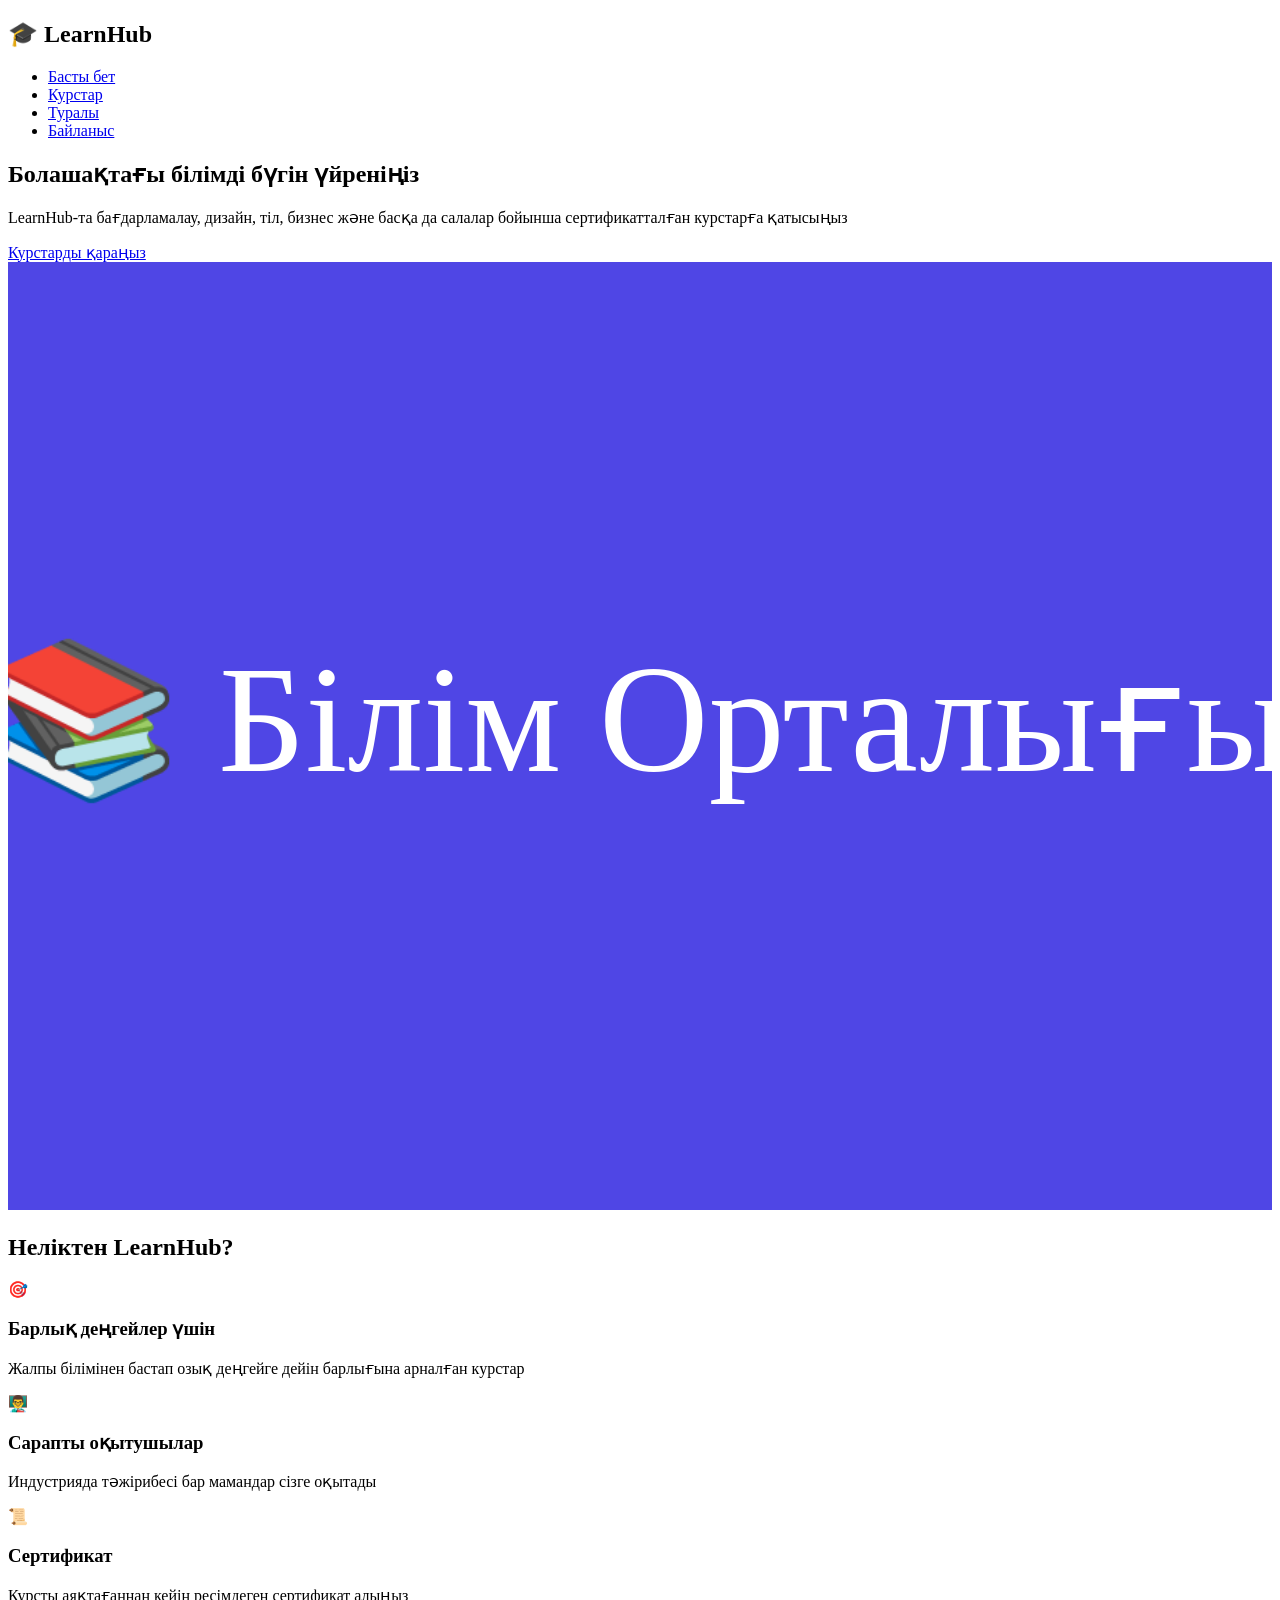
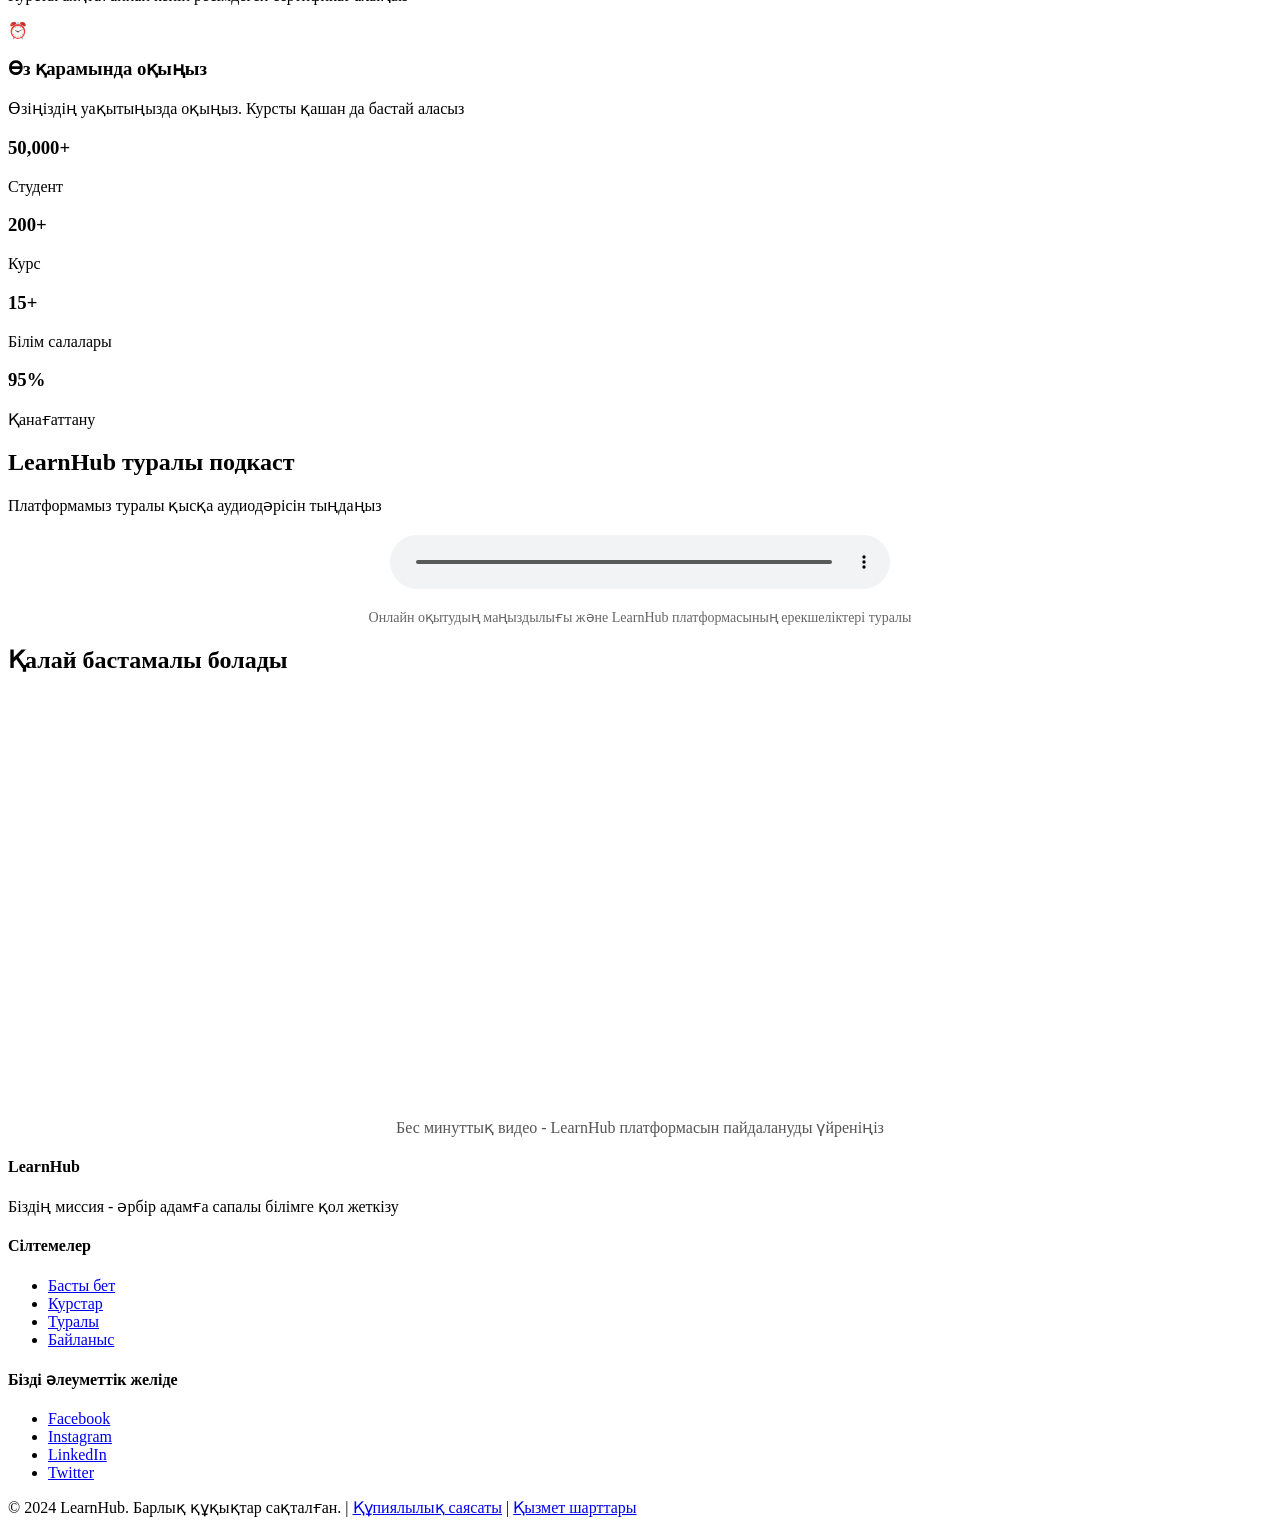
==== index.html @ ccdf0c96 "Create index.html" ====
<!DOCTYPE html>
<html lang="kk">
<head>
    <meta charset="UTF-8">
    <meta name="viewport" content="width=device-width, initial-scale=1.0">
    <title>LearnHub - Онлайн Оқыту Платформасы</title>
    <link rel="stylesheet" href="styles.css">
</head>
<body>
    <header>
        <nav class="navbar">
            <div class="container">
                <div class="logo">
                    <h1>🎓 LearnHub</h1>
                </div>
                <ul class="nav-menu">
                    <li><a href="index.html" class="active">Басты бет</a></li>
                    <li><a href="courses.html">Курстар</a></li>
                    <li><a href="about.html">Туралы</a></li>
                    <li><a href="contact.html">Байланыс</a></li>
                </ul>
            </div>
        </nav>
    </header>

    <main>
        <section class="hero">
            <div class="container">
                <div class="hero-content">
                    <h2>Болашақтағы білімді бүгін үйреніңіз</h2>
                    <p>LearnHub-та бағдарламалау, дизайн, тіл, бизнес және басқа да салалар бойынша сертификатталған курстарға қатысыңыз</p>
                    <a href="courses.html" class="btn btn-primary">Курстарды қараңыз</a>
                </div>
                <div class="hero-image">
                    <img src="data:image/svg+xml,%3Csvg xmlns='http://www.w3.org/2000/svg' viewBox='0 0 400 300'%3E%3Crect fill='%234F46E5' width='400' height='300'/%3E%3Ctext x='50%' y='50%' font-size='48' fill='white' text-anchor='middle' dominant-baseline='middle'%3E📚 Білім Орталығы%3C/text%3E%3C/svg%3E" alt="LearnHub">
                </div>
            </div>
        </section>

        <section class="features">
            <div class="container">
                <h2>Неліктен LearnHub?</h2>
                <div class="features-grid">
                    <div class="feature-card">
                        <div class="feature-icon">🎯</div>
                        <h3>Барлық деңгейлер үшін</h3>
                        <p>Жалпы білімінен бастап озық деңгейге дейін барлығына арналған курстар</p>
                    </div>
                    <div class="feature-card">
                        <div class="feature-icon">👨‍🏫</div>
                        <h3>Сарапты оқытушылар</h3>
                        <p>Индустрияда тәжірибесі бар мамандар сізге оқытады</p>
                    </div>
                    <div class="feature-card">
                        <div class="feature-icon">📜</div>
                        <h3>Сертификат</h3>
                        <p>Курсты аяқтағаннан кейін ресімдеген сертификат алыңыз</p>
                    </div>
                    <div class="feature-card">
                        <div class="feature-icon">⏰</div>
                        <h3>Өз қарамында оқыңыз</h3>
                        <p>Өзіңіздің уақытыңызда оқыңыз. Курсты қашан да бастай аласыз</p>
                    </div>
                </div>
            </div>
        </section>

        <section class="stats">
            <div class="container">
                <div class="stat-item">
                    <h3>50,000+</h3>
                    <p>Студент</p>
                </div>
                <div class="stat-item">
                    <h3>200+</h3>
                    <p>Курс</p>
                </div>
                <div class="stat-item">
                    <h3>15+</h3>
                    <p>Білім салалары</p>
                </div>
                <div class="stat-item">
                    <h3>95%</h3>
                    <p>Қанағаттану</p>
                </div>
            </div>
        </section>

        <section class="audio-section">
            <div class="container">
                <h2>LearnHub туралы подкаст</h2>
                <p>Платформамыз туралы қысқа аудиодәрісін тыңдаңыз</p>
                <audio controls style="width: 100%; max-width: 500px; margin: 20px auto; display: block;">
                    <source src="[data-uri]" type="audio/wav">
                    Сіздің браузеріңіз аудио ойнатуды қолдамайды.
                </audio>
                <p style="text-align: center; color: #666; font-size: 14px;">Онлайн оқытудың маңыздылығы және LearnHub платформасының ерекшеліктері туралы</p>
            </div>
        </section>

        <section class="video-section">
            <div class="container">
                <h2>Қалай бастамалы болады</h2>
                <div class="video-container">
                    <iframe width="100%" height="400" src="https://www.youtube.com/embed/dQw4w9WgXcQ" title="LearnHub видеосы" frameborder="0" allow="accelerometer; autoplay; clipboard-write; encrypted-media; gyroscope; picture-in-picture" allowfullscreen></iframe>
                </div>
                <p style="text-align: center; margin-top: 20px; color: #555;">Бес минуттық видео - LearnHub платформасын пайдалануды үйреніңіз</p>
            </div>
        </section>
    </main>

    <footer>
        <div class="container">
            <div class="footer-content">
                <div class="footer-section">
                    <h4>LearnHub</h4>
                    <p>Біздің миссия - әрбір адамға сапалы білімге қол жеткізу</p>
                </div>
                <div class="footer-section">
                    <h4>Сілтемелер</h4>
                    <ul>
                        <li><a href="index.html">Басты бет</a></li>
                        <li><a href="courses.html">Курстар</a></li>
                        <li><a href="about.html">Туралы</a></li>
                        <li><a href="contact.html">Байланыс</a></li>
                    </ul>
                </div>
                <div class="footer-section">
                    <h4>Бізді әлеуметтік желіде</h4>
                    <ul>
                        <li><a href="#" target="_blank">Facebook</a></li>
                        <li><a href="#" target="_blank">Instagram</a></li>
                        <li><a href="#" target="_blank">LinkedIn</a></li>
                        <li><a href="#" target="_blank">Twitter</a></li>
                    </ul>
                </div>
            </div>
            <div class="footer-bottom">
                <p>&copy; 2024 LearnHub. Барлық құқықтар сақталған. | <a href="#">Құпиялылық саясаты</a> | <a href="#">Қызмет шарттары</a></p>
            </div>
        </div>
    </footer>
</body>
</html>
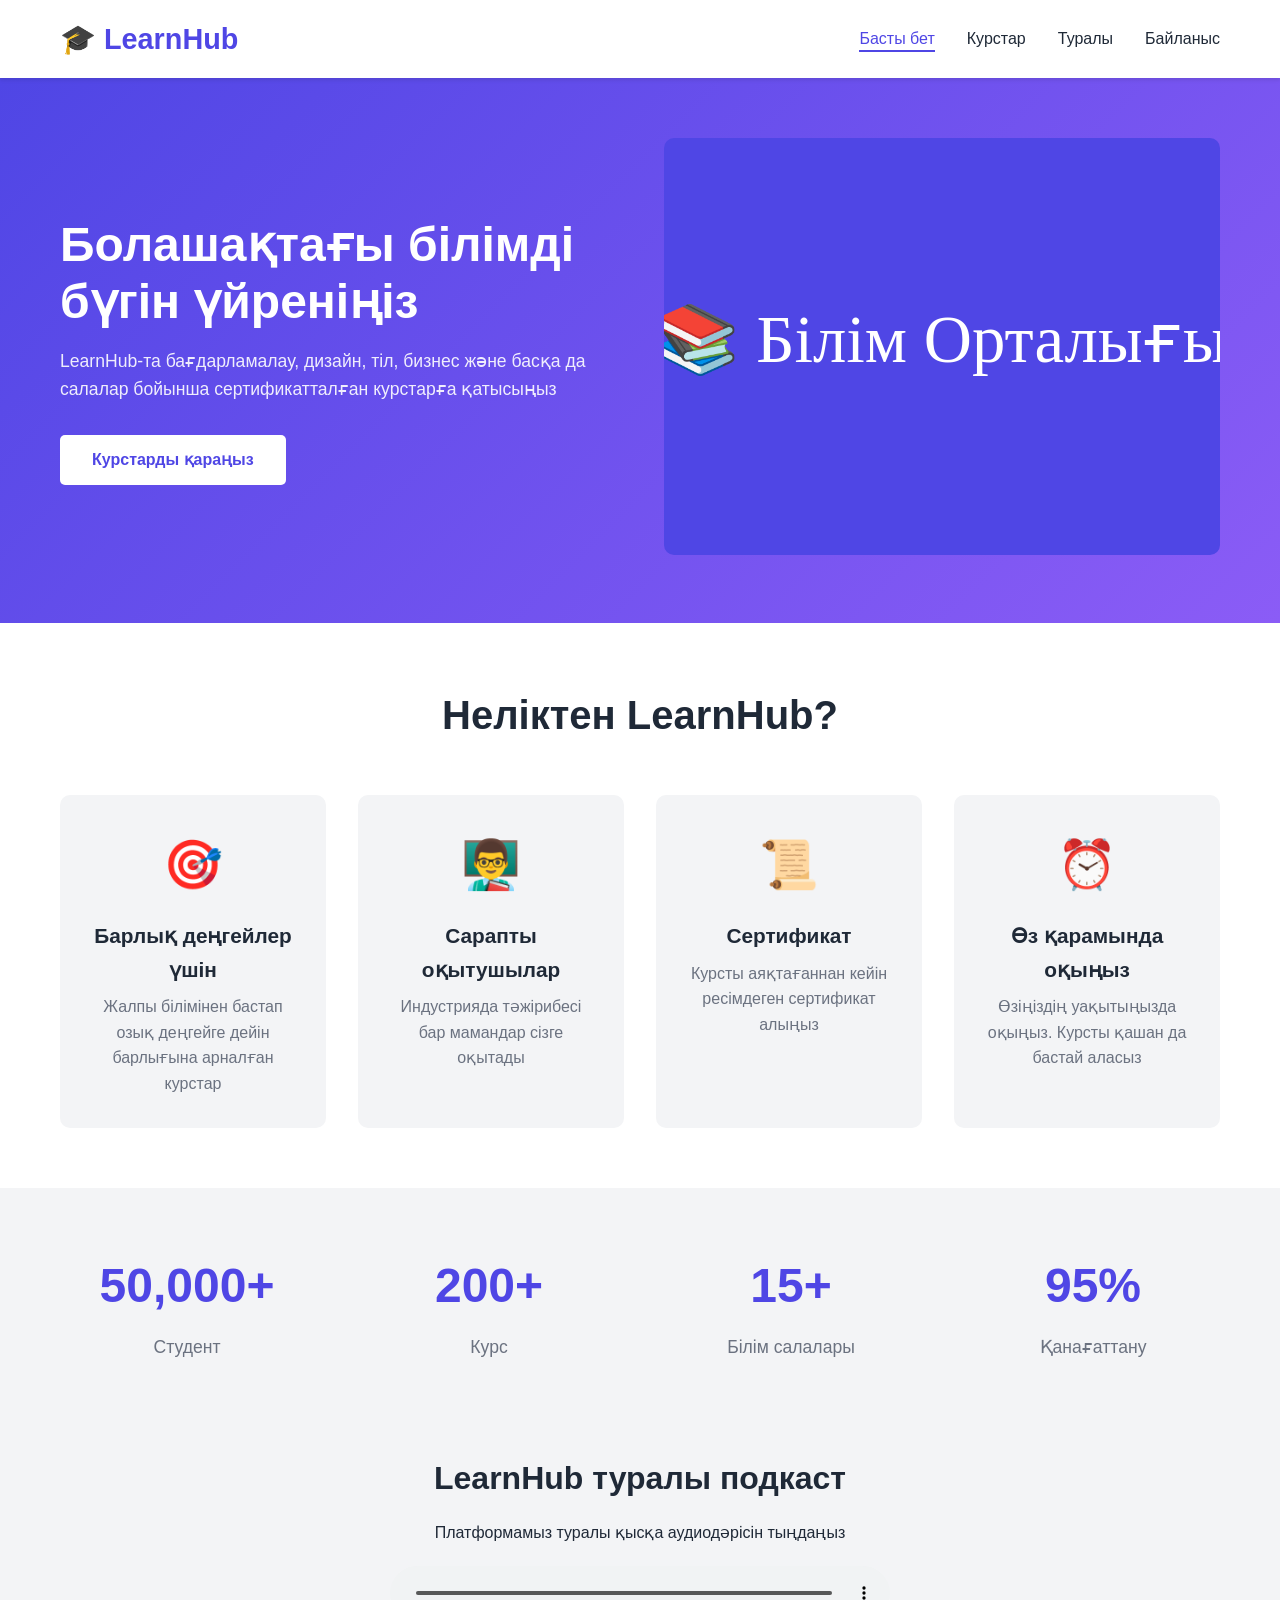
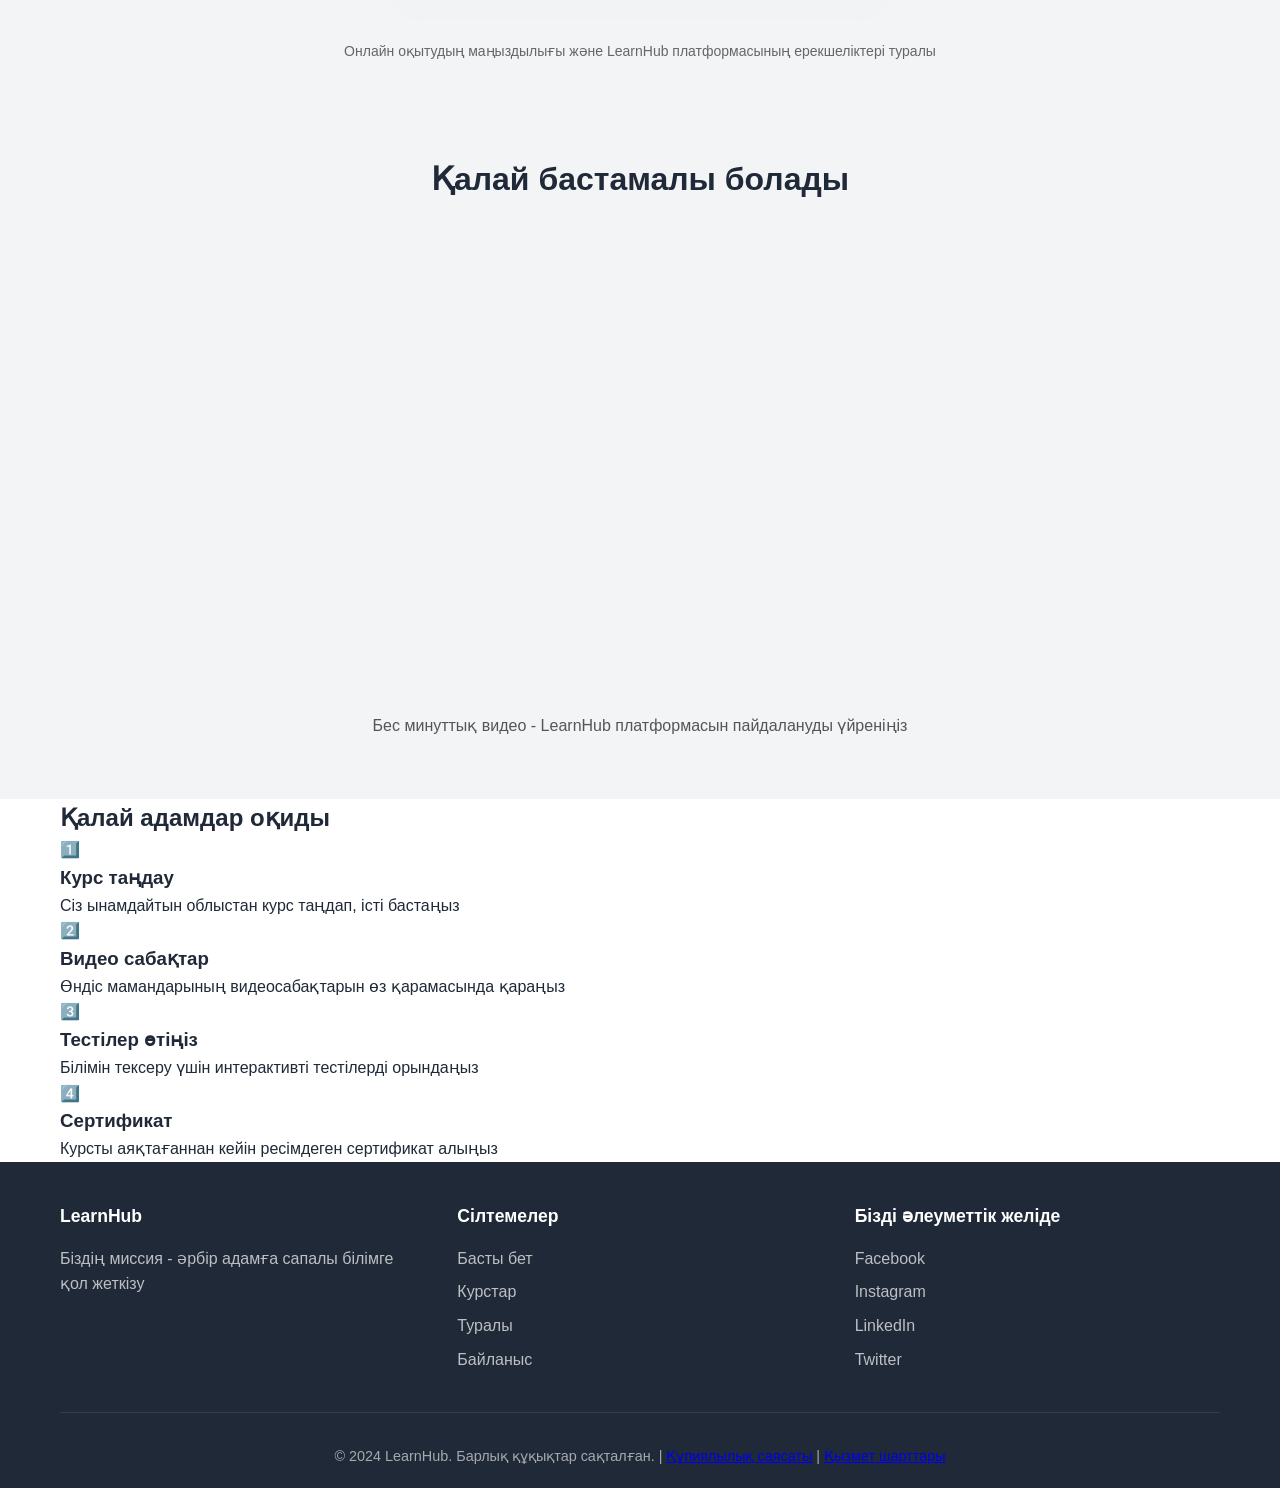
==== commit 39018064: "Update index.html" ====
--- a/index.html
+++ b/index.html
@@ -28,7 +28,8 @@
             <div class="container">
                 <div class="hero-content">
                     <h2>Болашақтағы білімді бүгін үйреніңіз</h2>
-                    <p>LearnHub-та бағдарламалау, дизайн, тіл, бизнес және басқа да салалар бойынша сертификатталған курстарға қатысыңыз</p>
+                    <p>LearnHub-та бағдарламалау, дизайн, тіл, бизнес және басқа да салалар бойынша 
+                    сертификатталған курстарға қатысыңыз</p>
                     <a href="courses.html" class="btn btn-primary">Курстарды қараңыз</a>
                 </div>
                 <div class="hero-image">
@@ -102,9 +103,43 @@
             <div class="container">
                 <h2>Қалай бастамалы болады</h2>
                 <div class="video-container">
-                    <iframe width="100%" height="400" src="https://www.youtube.com/embed/dQw4w9WgXcQ" title="LearnHub видеосы" frameborder="0" allow="accelerometer; autoplay; clipboard-write; encrypted-media; gyroscope; picture-in-picture" allowfullscreen></iframe>
+                    <iframe width="100%" height="400" 
+                        src="https://www.youtube.com/embed/dQw4w9WgXcQ" 
+                        title="LearnHub видеосы" 
+                        frameborder="0" 
+                        allow="accelerometer; autoplay; clipboard-write; encrypted-media; gyroscope; picture-in-picture" 
+                        allowfullscreen>
+                    </iframe>
                 </div>
                 <p style="text-align: center; margin-top: 20px; color: #555;">Бес минуттық видео - LearnHub платформасын пайдалануды үйреніңіз</p>
+            </div>
+        </section>
+
+        <section class="how-learn-section">
+            <div class="container">
+                <h2>Қалай адамдар оқиды</h2>
+                <div class="learn-steps">
+                    <div class="step-card">
+                        <div class="step-number">1️⃣</div>
+                        <h3>Курс таңдау</h3>
+                        <p>Сіз ынамдайтын облыстан курс таңдап, істі бастаңыз</p>
+                    </div>
+                    <div class="step-card">
+                        <div class="step-number">2️⃣</div>
+                        <h3>Видео сабақтар</h3>
+                        <p>Өндіс мамандарының видеосабақтарын өз қарамасында қараңыз</p>
+                    </div>
+                    <div class="step-card">
+                        <div class="step-number">3️⃣</div>
+                        <h3>Тестілер өтіңіз</h3>
+                        <p>Білімін тексеру үшін интерактивті тестілерді орындаңыз</p>
+                    </div>
+                    <div class="step-card">
+                        <div class="step-number">4️⃣</div>
+                        <h3>Сертификат</h3>
+                        <p>Курсты аяқтағаннан кейін ресімдеген сертификат алыңыз</p>
+                    </div>
+                </div>
             </div>
         </section>
     </main>
--- a/styles.css
+++ b/styles.css
@@ -0,0 +1,749 @@
+* {
+    margin: 0;
+    padding: 0;
+    box-sizing: border-box;
+}
+
+:root {
+    --primary-color: #4F46E5;
+    --secondary-color: #8B5CF6;
+    --success-color: #10B981;
+    --danger-color: #EF4444;
+    --warning-color: #F59E0B;
+    --light-bg: #F3F4F6;
+    --text-dark: #1F2937;
+    --text-gray: #6B7280;
+    --border-color: #E5E7EB;
+    --white: #FFFFFF;
+}
+
+html {
+    scroll-behavior: smooth;
+}
+
+body {
+    font-family: -apple-system, BlinkMacSystemFont, 'Segoe UI', Roboto, 'Helvetica Neue', Arial, sans-serif;
+    color: var(--text-dark);
+    line-height: 1.6;
+    background-color: var(--white);
+}
+
+.container {
+    max-width: 1200px;
+    margin: 0 auto;
+    padding: 0 20px;
+}
+
+header {
+    background-color: var(--white);
+    box-shadow: 0 2px 4px rgba(0, 0, 0, 0.1);
+    position: sticky;
+    top: 0;
+    z-index: 100;
+}
+
+.navbar {
+    padding: 1rem 0;
+}
+
+.navbar .container {
+    display: flex;
+    justify-content: space-between;
+    align-items: center;
+}
+
+.logo h1 {
+    font-size: 1.8rem;
+    color: var(--primary-color);
+    font-weight: 700;
+}
+
+.nav-menu {
+    display: flex;
+    list-style: none;
+    gap: 2rem;
+}
+
+.nav-menu a {
+    text-decoration: none;
+    color: var(--text-dark);
+    font-weight: 500;
+    transition: color 0.3s ease;
+    position: relative;
+}
+
+.nav-menu a:hover,
+.nav-menu a.active {
+    color: var(--primary-color);
+}
+
+.nav-menu a.active::after {
+    content: '';
+    position: absolute;
+    bottom: -5px;
+    left: 0;
+    right: 0;
+    height: 2px;
+    background-color: var(--primary-color);
+}
+
+.hero {
+    padding: 60px 0;
+    background: linear-gradient(135deg, #4F46E5 0%, #8B5CF6 100%);
+    color: var(--white);
+}
+
+.hero .container {
+    display: grid;
+    grid-template-columns: 1fr 1fr;
+    gap: 3rem;
+    align-items: center;
+}
+
+.hero-content h2 {
+    font-size: 3rem;
+    margin-bottom: 1rem;
+    line-height: 1.2;
+}
+
+.hero-content p {
+    font-size: 1.1rem;
+    margin-bottom: 2rem;
+    opacity: 0.9;
+}
+
+.hero-image img {
+    width: 100%;
+    height: auto;
+    border-radius: 10px;
+}
+
+.btn {
+    padding: 0.75rem 2rem;
+    border-radius: 5px;
+    text-decoration: none;
+    font-weight: 600;
+    display: inline-block;
+    transition: all 0.3s ease;
+    border: none;
+    cursor: pointer;
+    font-size: 1rem;
+}
+
+.btn-primary {
+    background-color: var(--white);
+    color: var(--primary-color);
+}
+
+.btn-primary:hover {
+    transform: translateY(-2px);
+    box-shadow: 0 4px 12px rgba(0, 0, 0, 0.15);
+}
+
+.btn-secondary {
+    background-color: var(--primary-color);
+    color: var(--white);
+}
+
+.btn-secondary:hover {
+    background-color: var(--secondary-color);
+    transform: translateY(-2px);
+}
+
+.features {
+    padding: 60px 0;
+}
+
+.features h2 {
+    text-align: center;
+    font-size: 2.5rem;
+    margin-bottom: 3rem;
+}
+
+.features-grid {
+    display: grid;
+    grid-template-columns: repeat(auto-fit, minmax(250px, 1fr));
+    gap: 2rem;
+}
+
+.feature-card {
+    background-color: var(--light-bg);
+    padding: 2rem;
+    border-radius: 10px;
+    text-align: center;
+    transition: transform 0.3s ease, box-shadow 0.3s ease;
+}
+
+.feature-card:hover {
+    transform: translateY(-5px);
+    box-shadow: 0 10px 20px rgba(0, 0, 0, 0.1);
+}
+
+.feature-icon {
+    font-size: 3rem;
+    margin-bottom: 1rem;
+}
+
+.feature-card h3 {
+    font-size: 1.3rem;
+    margin-bottom: 0.5rem;
+}
+
+.feature-card p {
+    color: var(--text-gray);
+}
+
+.stats {
+    padding: 60px 0;
+    background-color: var(--light-bg);
+}
+
+.stats .container {
+    display: grid;
+    grid-template-columns: repeat(auto-fit, minmax(200px, 1fr));
+    gap: 3rem;
+}
+
+.stat-item {
+    text-align: center;
+}
+
+.stat-item h3 {
+    font-size: 3rem;
+    color: var(--primary-color);
+    margin-bottom: 0.5rem;
+}
+
+.stat-item p {
+    font-size: 1.1rem;
+    color: var(--text-gray);
+}
+
+.courses-grid {
+    display: grid;
+    grid-template-columns: repeat(auto-fill, minmax(300px, 1fr));
+    gap: 2rem;
+    margin-top: 2rem;
+}
+
+.course-card {
+    background-color: var(--white);
+    border-radius: 10px;
+    overflow: hidden;
+    box-shadow: 0 2px 8px rgba(0, 0, 0, 0.1);
+    transition: transform 0.3s ease, box-shadow 0.3s ease;
+}
+
+.course-card:hover {
+    transform: translateY(-5px);
+    box-shadow: 0 8px 16px rgba(0, 0, 0, 0.15);
+}
+
+.course-card img {
+    width: 100%;
+    height: 200px;
+    object-fit: cover;
+}
+
+.course-card h3 {
+    padding: 1.5rem 1.5rem 0.5rem;
+    font-size: 1.3rem;
+}
+
+.course-card p {
+    padding: 0 1.5rem;
+    color: var(--text-gray);
+    font-size: 0.95rem;
+}
+
+.course-meta {
+    padding: 1rem 1.5rem;
+    display: flex;
+    justify-content: space-between;
+    align-items: center;
+    font-size: 0.85rem;
+    color: var(--text-gray);
+}
+
+.course-rating {
+    padding: 0.5rem 1.5rem;
+    font-size: 0.9rem;
+}
+
+.course-card .btn {
+    width: calc(100% - 3rem);
+    margin: 1rem 1.5rem;
+    text-align: center;
+}
+
+.level {
+    background-color: var(--primary-color);
+    color: var(--white);
+    padding: 0.3rem 0.8rem;
+    border-radius: 20px;
+}
+
+.page-nav {
+    background-color: var(--light-bg);
+    padding: 30px 0;
+}
+
+.page-nav h2 {
+    font-size: 2rem;
+    margin-bottom: 2rem;
+}
+
+.filter-menu {
+    display: flex;
+    list-style: none;
+    gap: 1.5rem;
+    flex-wrap: wrap;
+}
+
+.filter-menu a {
+    text-decoration: none;
+    color: var(--primary-color);
+    font-weight: 600;
+    padding: 0.5rem 1rem;
+    border-bottom: 2px solid transparent;
+    transition: border-color 0.3s ease;
+}
+
+.filter-menu a:hover {
+    border-bottom-color: var(--primary-color);
+}
+
+.courses-section,
+.contact-section,
+.audio-section,
+.video-section,
+.about-section {
+    padding: 60px 0;
+}
+
+.courses-section h2,
+.contact-section h2,
+.about-section h2 {
+    font-size: 2.2rem;
+    margin-bottom: 2rem;
+}
+
+.audio-section,
+.video-section {
+    background-color: var(--light-bg);
+}
+
+.audio-section h2,
+.video-section h2 {
+    text-align: center;
+    font-size: 2rem;
+    margin-bottom: 1rem;
+}
+
+.video-container,
+.audio-section {
+    text-align: center;
+    padding: 2rem 0;
+}
+
+.video-grid {
+    display: grid;
+    grid-template-columns: repeat(auto-fit, minmax(300px, 1fr));
+    gap: 2rem;
+    margin-top: 2rem;
+}
+
+.video-item h3 {
+    margin-bottom: 1rem;
+    font-size: 1.2rem;
+}
+
+.contact-form {
+    background-color: var(--white);
+    padding: 2rem;
+    border-radius: 10px;
+    max-width: 600px;
+    margin: 0 auto;
+    box-shadow: 0 2px 8px rgba(0, 0, 0, 0.1);
+}
+
+.form-group {
+    margin-bottom: 1.5rem;
+}
+
+.form-row {
+    display: grid;
+    grid-template-columns: 1fr 1fr;
+    gap: 1rem;
+}
+
+.form-group label {
+    display: block;
+    margin-bottom: 0.5rem;
+    font-weight: 600;
+    color: var(--text-dark);
+}
+
+.form-group input,
+.form-group textarea,
+.form-group select {
+    width: 100%;
+    padding: 0.75rem;
+    border: 1px solid var(--border-color);
+    border-radius: 5px;
+    font-family: inherit;
+    font-size: 1rem;
+    transition: border-color 0.3s ease;
+}
+
+.form-group input:focus,
+.form-group textarea:focus,
+.form-group select:focus {
+    outline: none;
+    border-color: var(--primary-color);
+    box-shadow: 0 0 0 3px rgba(79, 70, 229, 0.1);
+}
+
+.form-group.checkbox {
+    display: flex;
+    align-items: flex-start;
+    gap: 0.5rem;
+}
+
+.form-group.checkbox input[type="checkbox"] {
+    width: auto;
+    margin-top: 0.25rem;
+}
+
+.form-group.checkbox label {
+    margin-bottom: 0;
+    font-weight: 400;
+}
+
+.contact-info-grid {
+    display: grid;
+    grid-template-columns: repeat(auto-fit, minmax(200px, 1fr));
+    gap: 2rem;
+    margin: 2rem 0;
+}
+
+.info-card {
+    background-color: var(--light-bg);
+    padding: 2rem;
+    border-radius: 10px;
+    text-align: center;
+    transition: transform 0.3s ease;
+}
+
+.info-card:hover {
+    transform: translateY(-5px);
+}
+
+.info-icon {
+    font-size: 2.5rem;
+    margin-bottom: 1rem;
+}
+
+.info-card h3 {
+    margin-bottom: 0.5rem;
+}
+
+.info-card a {
+    color: var(--primary-color);
+    text-decoration: none;
+    font-weight: 600;
+}
+
+.faq-container {
+    max-width: 700px;
+    margin: 0 auto;
+}
+
+.faq-item {
+    background-color: var(--white);
+    padding: 1.5rem;
+    margin-bottom: 1rem;
+    border-radius: 5px;
+    border-left: 4px solid var(--primary-color);
+}
+
+.faq-item h3 {
+    color: var(--primary-color);
+    margin-bottom: 0.5rem;
+}
+
+.about-content {
+    display: grid;
+    grid-template-columns: 1fr 1fr;
+    gap: 3rem;
+    align-items: center;
+}
+
+.about-text h2 {
+    font-size: 2.2rem;
+    margin-bottom: 1.5rem;
+}
+
+.about-text h3 {
+    font-size: 1.3rem;
+    color: var(--primary-color);
+    margin-bottom: 1rem;
+}
+
+.values-list {
+    list-style: none;
+    padding: 0;
+}
+
+.values-list li {
+    padding: 0.75rem 0;
+    font-size: 1.05rem;
+}
+
+.about-image img {
+    width: 100%;
+    height: auto;
+    border-radius: 10px;
+}
+
+.timeline {
+    position: relative;
+    padding: 2rem 0;
+}
+
+.timeline-item {
+    background-color: var(--white);
+    padding: 2rem;
+    margin-bottom: 2rem;
+    border-radius: 5px;
+    border-left: 4px solid var(--primary-color);
+    box-shadow: 0 2px 4px rgba(0, 0, 0, 0.1);
+}
+
+.timeline-date {
+    display: inline-block;
+    background-color: var(--primary-color);
+    color: var(--white);
+    padding: 0.3rem 0.8rem;
+    border-radius: 20px;
+    font-weight: 600;
+    margin-bottom: 0.5rem;
+}
+
+.timeline-item h3 {
+    font-size: 1.2rem;
+    margin-bottom: 0.5rem;
+}
+
+.team-grid {
+    display: grid;
+    grid-template-columns: repeat(auto-fit, minmax(200px, 1fr));
+    gap: 2rem;
+    margin-top: 2rem;
+}
+
+.team-member {
+    background-color: var(--light-bg);
+    padding: 2rem;
+    border-radius: 10px;
+    text-align: center;
+    transition: transform 0.3s ease;
+}
+
+.team-member:hover {
+    transform: translateY(-5px);
+}
+
+.team-member img {
+    width: 120px;
+    height: 120px;
+    border-radius: 50%;
+    margin-bottom: 1rem;
+}
+
+.team-member h3 {
+    font-size: 1.2rem;
+    margin-bottom: 0.3rem;
+}
+
+.team-member .role {
+    color: var(--primary-color);
+    font-weight: 600;
+    margin-bottom: 0.5rem;
+}
+
+.team-member p {
+    color: var(--text-gray);
+    font-size: 0.95rem;
+}
+
+.achievements-grid {
+    display: grid;
+    grid-template-columns: repeat(auto-fit, minmax(200px, 1fr));
+    gap: 2rem;
+    margin-top: 2rem;
+}
+
+.achievement {
+    background-color: var(--white);
+    padding: 2rem;
+    border-radius: 10px;
+    text-align: center;
+    box-shadow: 0 2px 4px rgba(0, 0, 0, 0.1);
+    transition: transform 0.3s ease;
+}
+
+.achievement:hover {
+    transform: translateY(-5px);
+}
+
+.achievement-icon {
+    font-size: 3rem;
+    margin-bottom: 1rem;
+}
+
+.achievement h3 {
+    font-size: 1.1rem;
+    margin-bottom: 0.5rem;
+}
+
+.achievement p {
+    color: var(--text-gray);
+    font-size: 0.95rem;
+}
+
+footer {
+    background-color: var(--text-dark);
+    color: var(--white);
+    padding: 40px 0 20px;
+}
+
+.footer-content {
+    display: grid;
+    grid-template-columns: repeat(auto-fit, minmax(250px, 1fr));
+    gap: 2rem;
+    margin-bottom: 2rem;
+}
+
+.footer-section h4 {
+    margin-bottom: 1rem;
+    font-size: 1.1rem;
+}
+
+.footer-section p {
+    color: rgba(255, 255, 255, 0.7);
+    margin-bottom: 1rem;
+}
+
+.footer-section ul {
+    list-style: none;
+}
+
+.footer-section ul li {
+    margin-bottom: 0.5rem;
+}
+
+.footer-section a {
+    color: rgba(255, 255, 255, 0.7);
+    text-decoration: none;
+    transition: color 0.3s ease;
+}
+
+.footer-section a:hover {
+    color: var(--white);
+}
+
+.footer-bottom {
+    border-top: 1px solid rgba(255, 255, 255, 0.1);
+    padding-top: 2rem;
+    text-align: center;
+    color: rgba(255, 255, 255, 0.6);
+    font-size: 0.9rem;
+}
+
+@media (max-width: 768px) {
+    .nav-menu {
+        flex-direction: column;
+        gap: 1rem;
+    }
+
+    .hero .container,
+    .about-content {
+        grid-template-columns: 1fr;
+    }
+
+    .hero-content h2 {
+        font-size: 2rem;
+    }
+
+    .form-row {
+        grid-template-columns: 1fr;
+    }
+
+    .features-grid,
+    .stats .container,
+    .contact-info-grid,
+    .team-grid,
+    .achievements-grid {
+        grid-template-columns: 1fr;
+    }
+
+    .courses-grid {
+        grid-template-columns: 1fr;
+    }
+
+    .courses-section h2,
+    .contact-section h2,
+    .about-section h2 {
+        font-size: 1.8rem;
+    }
+
+    .filter-menu {
+        gap: 0.75rem;
+    }
+
+    .filter-menu a {
+        padding: 0.4rem 0.6rem;
+        font-size: 0.9rem;
+    }
+
+    .video-grid {
+        grid-template-columns: 1fr;
+    }
+}
+
+@media (max-width: 480px) {
+    .logo h1 {
+        font-size: 1.3rem;
+    }
+
+    .nav-menu {
+        gap: 0.5rem;
+        font-size: 0.9rem;
+    }
+
+    .hero-content h2 {
+        font-size: 1.5rem;
+    }
+
+    .hero-content p {
+        font-size: 1rem;
+    }
+
+    .btn {
+        padding: 0.6rem 1.2rem;
+        font-size: 0.9rem;
+    }
+
+    .features-grid {
+        grid-template-columns: 1fr;
+    }
+
+    .feature-icon {
+        font-size: 2rem;
+    }
+
+    .stat-item h3 {
+        font-size: 2rem;
+    }
+}
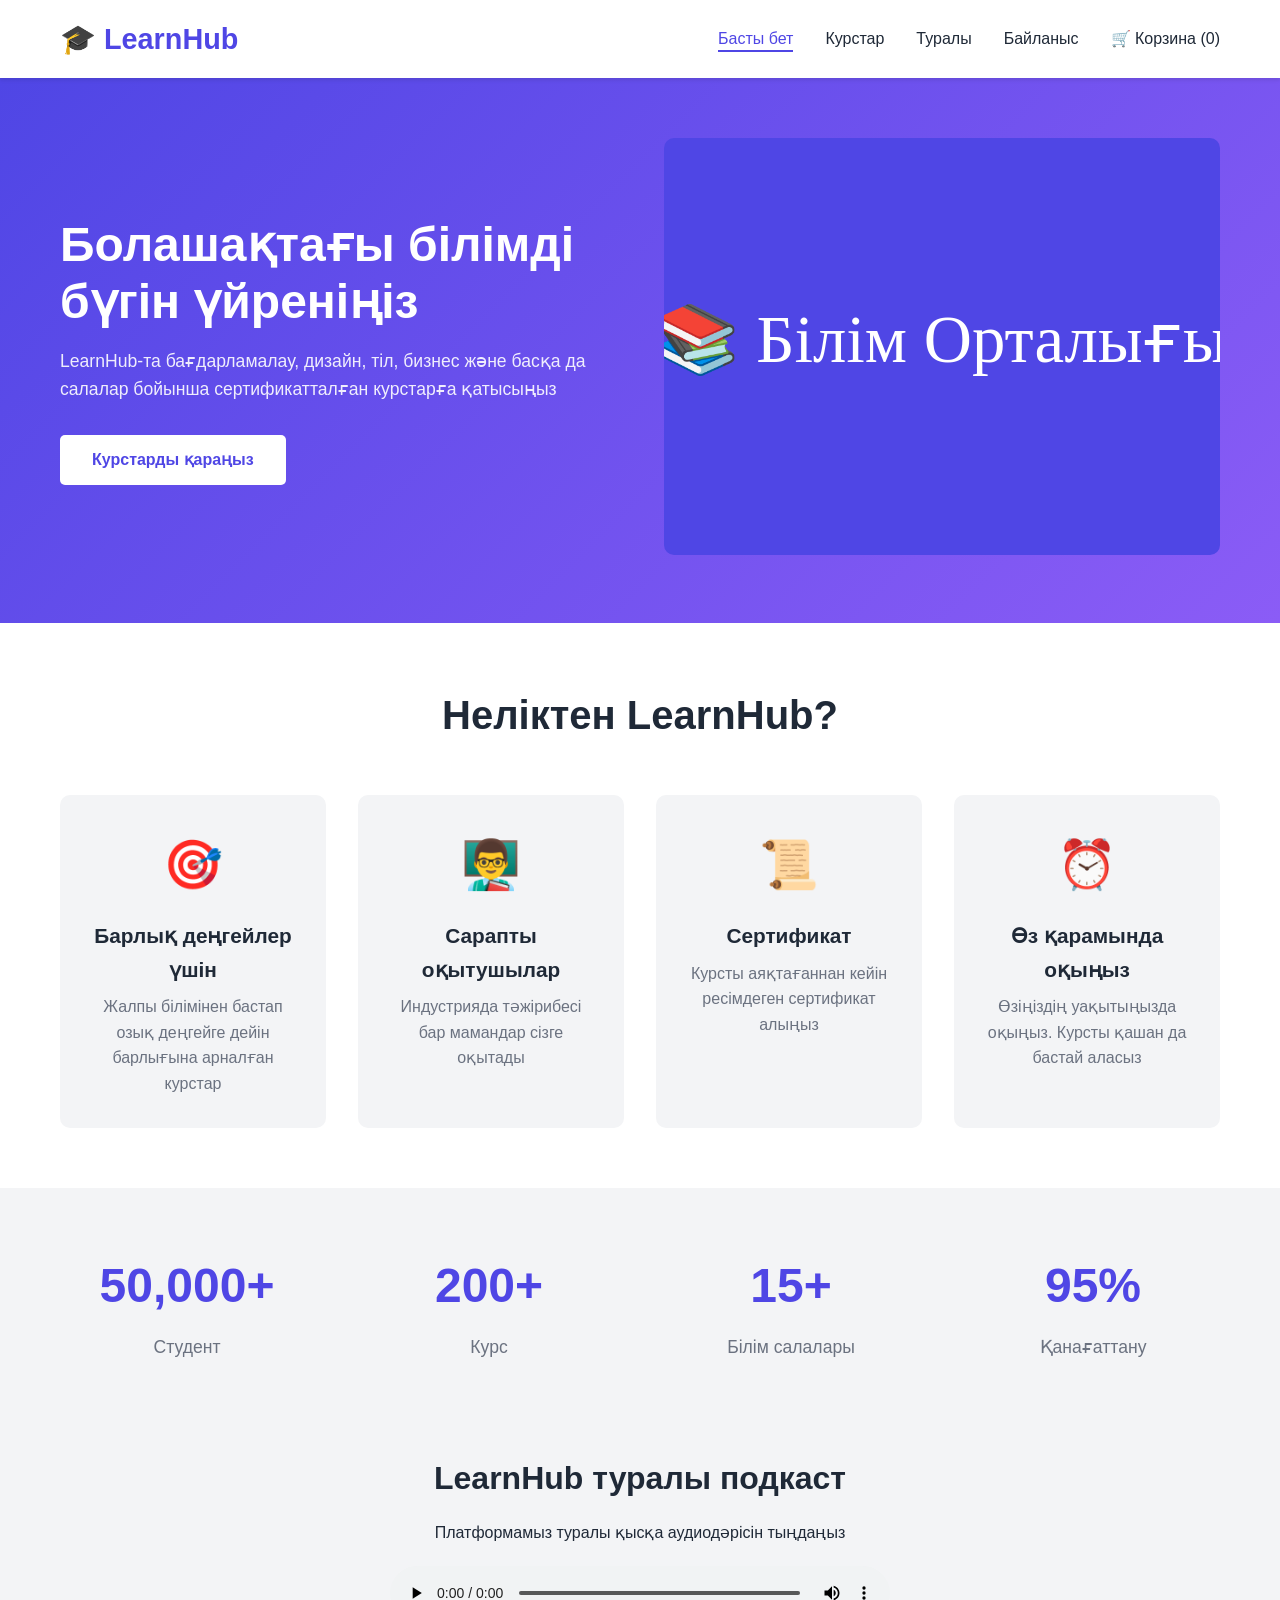
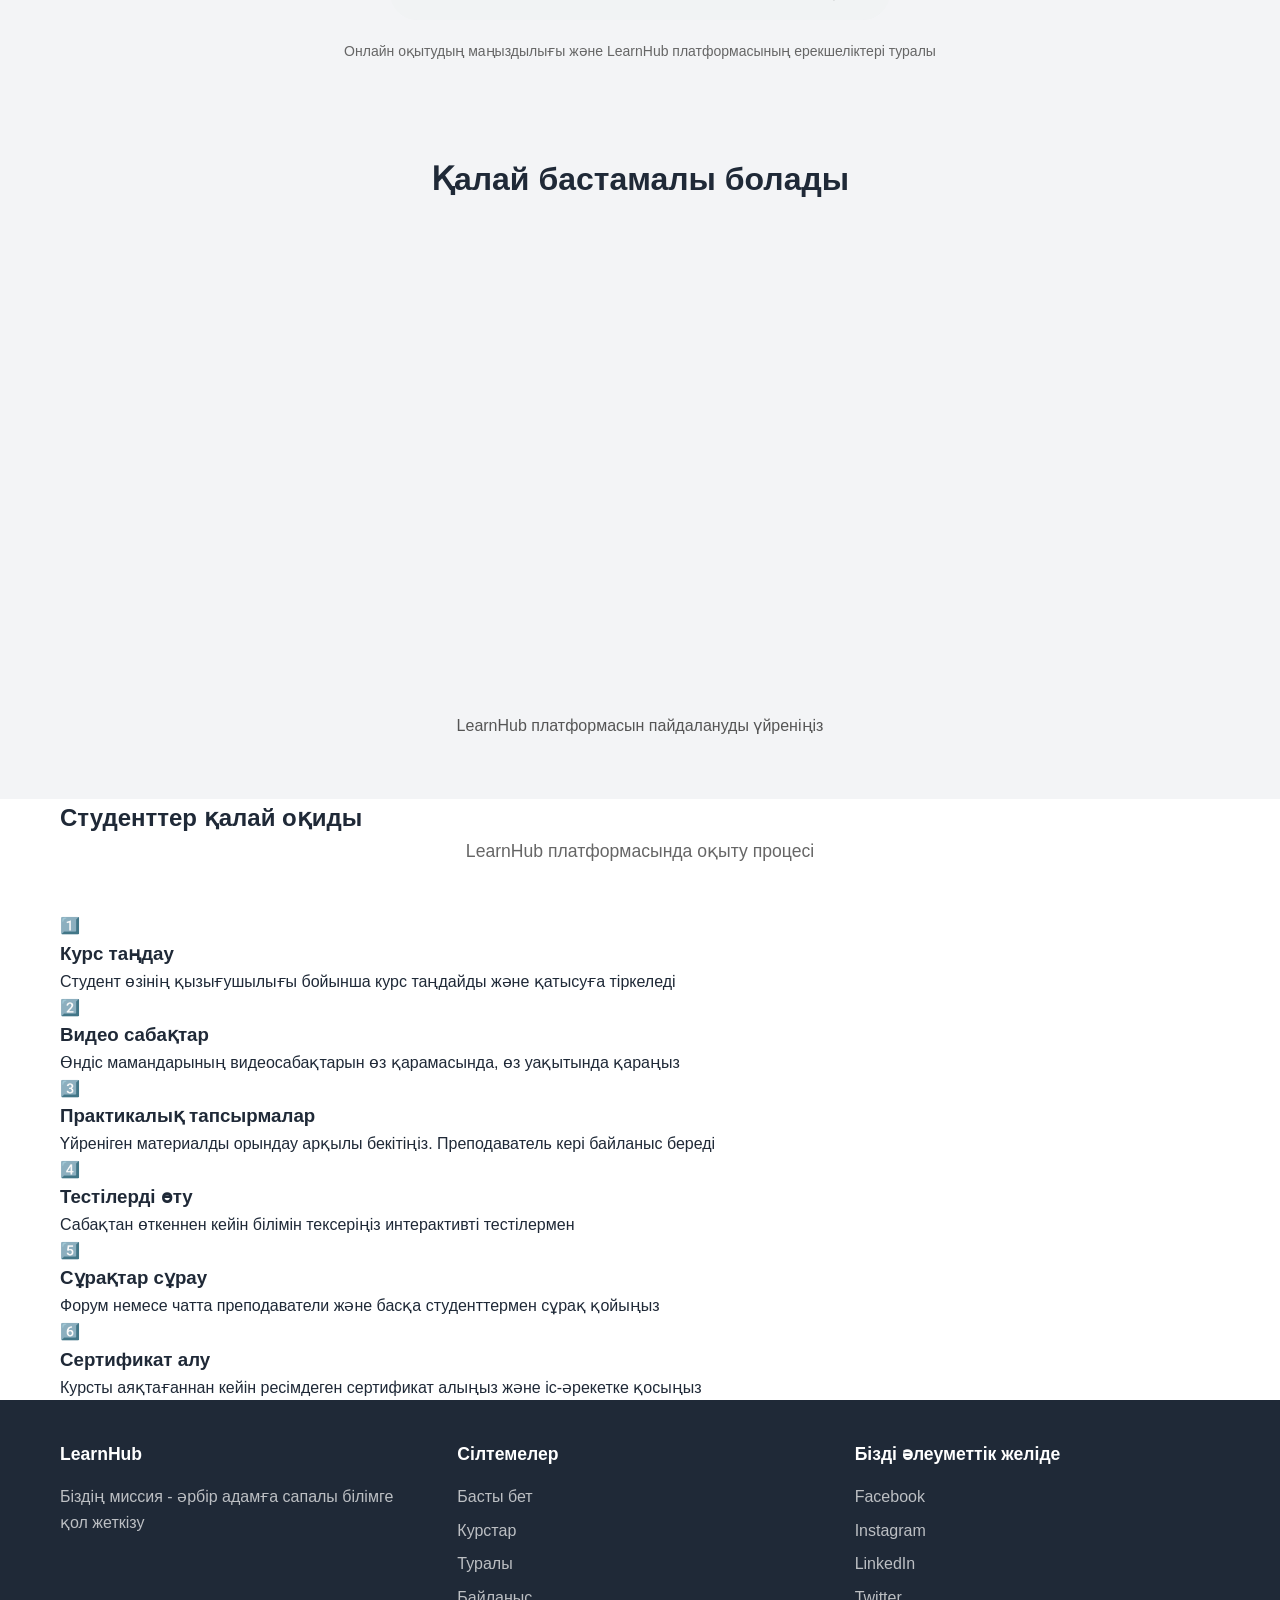
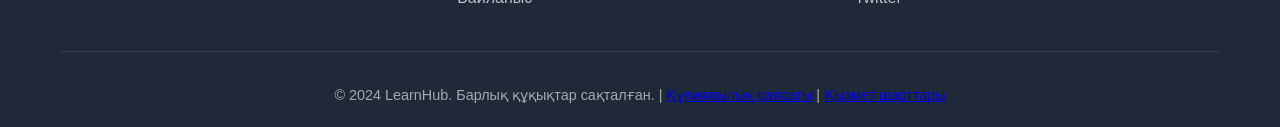
==== commit da6e87bc: "Update index.html" ====
--- a/index.html
+++ b/index.html
@@ -18,6 +18,7 @@
                     <li><a href="courses.html">Курстар</a></li>
                     <li><a href="about.html">Туралы</a></li>
                     <li><a href="contact.html">Байланыс</a></li>
+                    <li><a href="cart.html">🛒 Корзина (<span id="cart-count">0</span>)</a></li>
                 </ul>
             </div>
         </nav>
@@ -28,8 +29,7 @@
             <div class="container">
                 <div class="hero-content">
                     <h2>Болашақтағы білімді бүгін үйреніңіз</h2>
-                    <p>LearnHub-та бағдарламалау, дизайн, тіл, бизнес және басқа да салалар бойынша 
-                    сертификатталған курстарға қатысыңыз</p>
+                    <p>LearnHub-та бағдарламалау, дизайн, тіл, бизнес және басқа да салалар бойынша сертификатталған курстарға қатысыңыз</p>
                     <a href="courses.html" class="btn btn-primary">Курстарды қараңыз</a>
                 </div>
                 <div class="hero-image">
@@ -103,41 +103,46 @@
             <div class="container">
                 <h2>Қалай бастамалы болады</h2>
                 <div class="video-container">
-                    <iframe width="100%" height="400" 
-                        src="https://www.youtube.com/embed/dQw4w9WgXcQ" 
-                        title="LearnHub видеосы" 
-                        frameborder="0" 
-                        allow="accelerometer; autoplay; clipboard-write; encrypted-media; gyroscope; picture-in-picture" 
-                        allowfullscreen>
-                    </iframe>
+                    <iframe width="100%" height="400" src="https://www.youtube.com/embed/dQw4w9WgXcQ" title="LearnHub видеосы" frameborder="0" allow="accelerometer; autoplay; clipboard-write; encrypted-media; gyroscope; picture-in-picture" allowfullscreen></iframe>
                 </div>
-                <p style="text-align: center; margin-top: 20px; color: #555;">Бес минуттық видео - LearnHub платформасын пайдалануды үйреніңіз</p>
+                <p style="text-align: center; margin-top: 20px; color: #555;">LearnHub платформасын пайдалануды үйреніңіз</p>
             </div>
         </section>
 
         <section class="how-learn-section">
             <div class="container">
-                <h2>Қалай адамдар оқиды</h2>
+                <h2>Студенттер қалай оқиды</h2>
+                <p style="text-align: center; color: #666; margin-bottom: 3rem; font-size: 1.1rem;">LearnHub платформасында оқыту процесі</p>
                 <div class="learn-steps">
                     <div class="step-card">
                         <div class="step-number">1️⃣</div>
                         <h3>Курс таңдау</h3>
-                        <p>Сіз ынамдайтын облыстан курс таңдап, істі бастаңыз</p>
+                        <p>Студент өзінің қызығушылығы бойынша курс таңдайды және қатысуға тіркеледі</p>
                     </div>
                     <div class="step-card">
                         <div class="step-number">2️⃣</div>
                         <h3>Видео сабақтар</h3>
-                        <p>Өндіс мамандарының видеосабақтарын өз қарамасында қараңыз</p>
+                        <p>Өндіс мамандарының видеосабақтарын өз қарамасында, өз уақытында қараңыз</p>
                     </div>
                     <div class="step-card">
                         <div class="step-number">3️⃣</div>
-                        <h3>Тестілер өтіңіз</h3>
-                        <p>Білімін тексеру үшін интерактивті тестілерді орындаңыз</p>
+                        <h3>Практикалық тапсырмалар</h3>
+                        <p>Үйреніген материалды орындау арқылы бекітіңіз. Преподаватель кері байланыс береді</p>
                     </div>
                     <div class="step-card">
                         <div class="step-number">4️⃣</div>
-                        <h3>Сертификат</h3>
-                        <p>Курсты аяқтағаннан кейін ресімдеген сертификат алыңыз</p>
+                        <h3>Тестілерді өту</h3>
+                        <p>Сабақтан өткеннен кейін білімін тексеріңіз интерактивті тестілермен</p>
+                    </div>
+                    <div class="step-card">
+                        <div class="step-number">5️⃣</div>
+                        <h3>Сұрақтар сұрау</h3>
+                        <p>Форум немесе чатта преподаватели және басқа студенттермен сұрақ қойыңыз</p>
+                    </div>
+                    <div class="step-card">
+                        <div class="step-number">6️⃣</div>
+                        <h3>Сертификат алу</h3>
+                        <p>Курсты аяқтағаннан кейін ресімдеген сертификат алыңыз және іс-әрекетке қосыңыз</p>
                     </div>
                 </div>
             </div>
@@ -175,5 +180,13 @@
             </div>
         </div>
     </footer>
+
+    <script>
+        function updateCartCount() {
+            const cart = JSON.parse(localStorage.getItem('learnhubCart')) || [];
+            document.getElementById('cart-count').textContent = cart.length;
+        }
+        updateCartCount();
+    </script>
 </body>
 </html>
